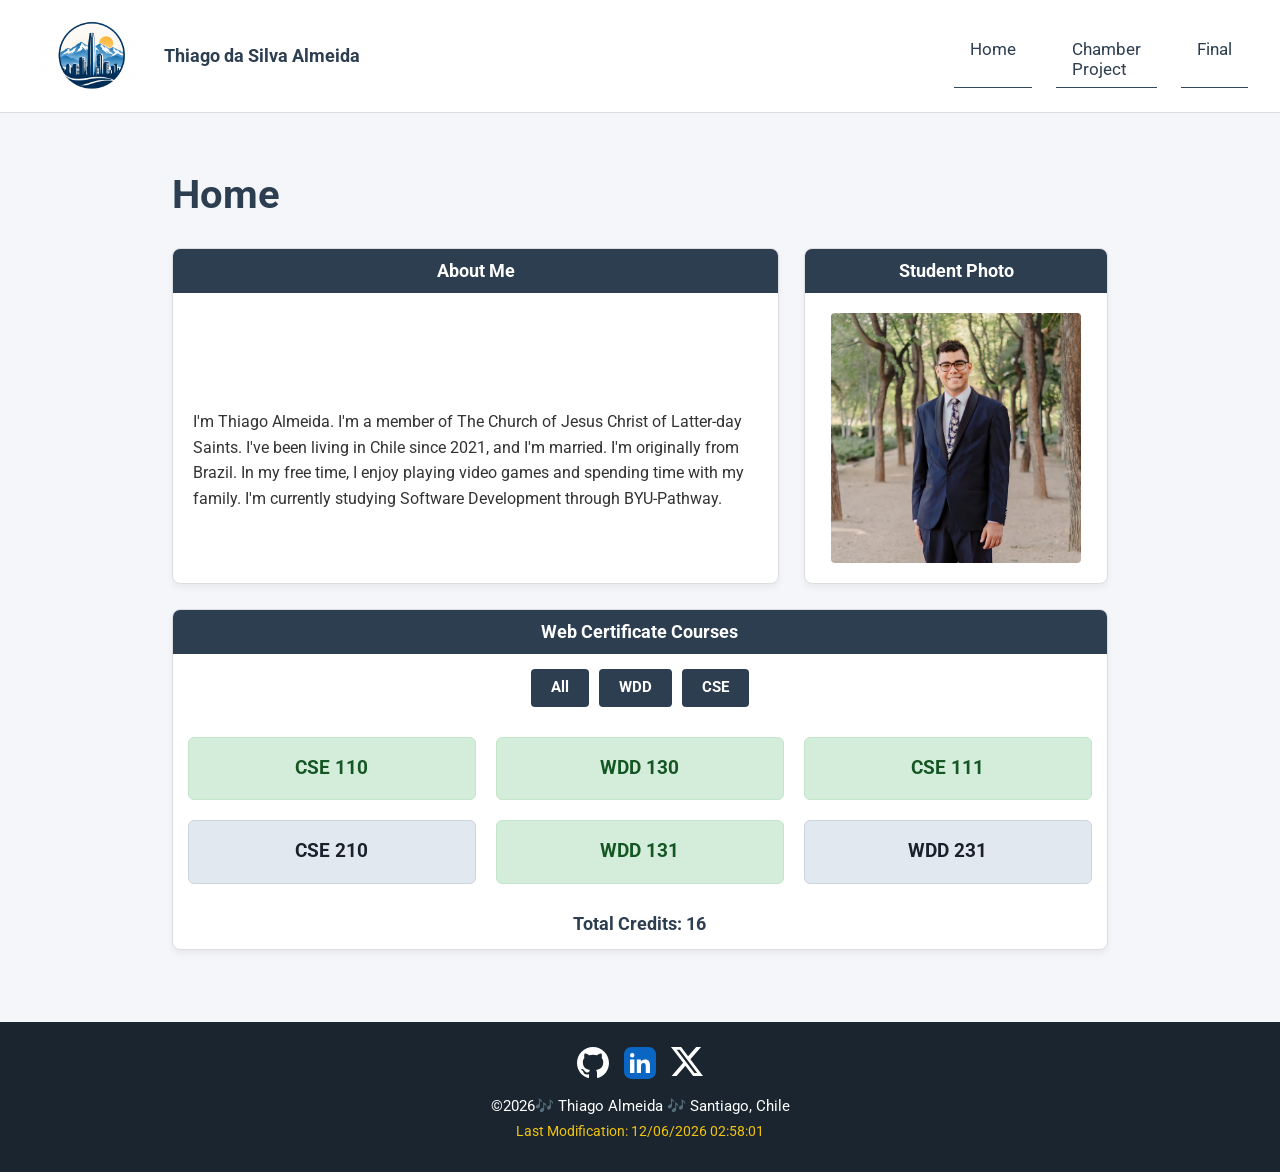
==== index.html @ faece1d3 "week1" ====
<!DOCTYPE html>
<html lang="en">
<head>
    <meta charset="UTF-8">
    <meta name="viewport" content="width=device-width, initial-scale=1.0">
    <title>WDD 231 – Web Frontend Development I – Thiago da Silva Almeida</title>
    <meta name="description"
      content="WDD 231 – Web Frontend Development I | Thiago Almeida, This is my assignment homepage. I use it to practice my web development skills.">
    <meta name="author" content="Thiago da Silva Almeida">
    <link rel="preconnect" href="https://fonts.googleapis.com">
    <link rel="preconnect" href="https://fonts.gstatic.com" crossorigin>
    <link href="https://fonts.googleapis.com/css2?family=Roboto:ital,wght@0,100..900;1,100..900&display=swap" rel="stylesheet">
    <link rel="stylesheet" href="styles/normalize.css">
    <link rel="stylesheet" href="styles/base.css">
    <link rel="stylesheet" href="styles/large-base.css">
    <script src="scripts/getdates.js" defer></script>
    <script src="scripts/courses.js" defer></script>
    <script src="scripts/navigation.js" defer></script>
</head>
<body>
    <header>
        <div class="logo-title-group">
            <div>
                <img src="images/logo_santiago_cordillera.svg" alt="Thiago Almeida Site Logo" width="50" height="50">
                <span>Thiago da Silva Almeida</span>
            </div>
            <button id="menu-toggle" aria-label="Toggle Navigation Menu">☰</button>
        </div>
        <nav>
            <ul class="navigation" id="nav-menu">
                <li><a href="index.html">Home</a></li>
                <li><a href="#">Chamber Project</a></li>
                <li><a href="#">Final</a></li>
            </ul>
        </nav>
    </header>
    <main>
        <h1 class="main-title">Home</h1>
        <section class="card">
            <h2>About Me</h2>
            <div class="about-content">
                <p>I'm Thiago Almeida. I'm a member of The Church of Jesus Christ of Latter-day
                    Saints.
                    I've been living in Chile since 2021, and I'm married. I'm originally from Brazil.
                    In my
                    free time, I enjoy playing video games and spending time with my family. I'm
                    currently
                    studying Software Development through BYU-Pathway.
                </p>
                
            </div>
            </section>
        <section class="card">
            <h2>Student Photo</h2>
            <div class="profile">
                <img src="images/profile.jpg" alt="Thiago Almeida Profile Picture" class="profile-img">
            </div>      
        </section>
        <section class="card">
            <h2>Web Certificate Courses</h2>
            <div class="course-filters">
                <button id="all-courses">All</button>
                <button id="wdd-courses">WDD</button>
                <button id="cse-courses">CSE</button>
            </div>
            <div class="courses-container"></div>
            <p class="credits-total">Total Credits: <span id="total-credits"></span></p>
        </section>
    </main>
    <footer>
        <div class="social-links">
            <a href="https://github.com" target="_blank" aria-label="Visita mi perfil de GitHub">
                <img src="images/github-white-icon.svg" alt="GitHub Logo" width="30" height="30">
            </a>
            <a href="https://linkedin.com" target="_blank" aria-label="Visita mi perfil de LinkedIn">
                <img src="images/linkedin-app-icon.svg" alt="LinkedIn Logo" width="30" height="30">
            </a>
            <a href="https://x.com" target="_blank" aria-label="Visita mi perfil de X">
                <img src="images/x-social-media-white-icon.svg" alt="X Logo" width="30" height="30">
            </a>
        </div>
        <p>&copy;<span id="currentyear"></span>🎶 Thiago Almeida 🎶 Santiago, Chile</p>
        <p id="lastModified"></p>
    </footer>
</body>
</html>
---- styles/base.css ----
:root {
    --primary-color: #2c3e50;
    --secondary-color: #34495e;
    --accent-color: #f1c40f;
    --bg-color: #ffffff;
    --body-bg: #f4f6f9;
    --text-color: #333333;
    --completed-color: #d4edda;
    --completed-text: #155724;
    --completed-border: #c3e6cb;
}

* {
    margin: 0;
    padding: 0;
    box-sizing: border-box;
    font-family: 'Roboto', sans-serif;
}

body {
    background-color: var(--body-bg);
    color: var(--text-color);
}

header {
    background-color: var(--bg-color);
    padding: 0.5rem 1rem;
    border-bottom: 1px solid #ddd; 
}

.logo-title-group {
    display: flex;
    align-items: center;
    justify-content: space-between; 
    width: 100%;
}

.logo-title-group div {
    display: flex;
    align-items: center;
    gap: 0.75rem;
}

header img {
    width: 50px; 
    height: auto;
}

header span {
    font-size: 1.1rem;
    font-weight: bold;
    color: var(--primary-color);
}

#menu-toggle {
    background: #e0e0e0; 
    border: 1px solid #b8b8b8;
    font-size: 1.5rem;
    padding: 5px 12px;
    cursor: pointer;
    color: #000000;
    font-weight: bold;
    border-radius: 4px;
}

.navigation {
    display: none; 
    list-style: none;
    flex-direction: column;
    width: 100%;
    background-color: var(--primary-color); 
    margin-top: 0.5rem;
}

.navigation.open {
    display: flex; 
}

.navigation li {
    width: 100%;
    border-bottom: 1px solid var(--secondary-color); 
}


.navigation a {
    display: block;
    color: #ffffff; 
    padding: 14px;
    text-decoration: none;
    text-align: left; 
    font-size: 1.05rem;
}

.navigation a:hover {
    background-color: var(--secondary-color);
}

main {
    max-width: 1000px;
    margin: 0 auto;
    padding: 1rem;
    display: flex;
    flex-direction: column; 
    gap: 20px;
}

.main-title {
    font-size: 2rem;
    color: var(--primary-color);
    margin-bottom: 5px;
}

.card {
    background-color: #ffffff;
    border: 1px solid #dcdde1;
    border-radius: 8px;
    overflow: hidden;
    box-shadow: 0 4px 6px rgba(0, 0, 0, 0.05);
}

.card h2 {
    background-color: var(--primary-color); 
    color: #ffffff;
    padding: 12px 20px;
    font-size: 1.1rem;
    text-align: center;
}

.about-content {
    padding: 20px;
}

.about-content p {
    line-height: 1.6;
    font-size: 1rem;
}

.profile {
    display: flex;
    justify-content: center;
    padding: 20px;
}

.profile-img {
    width: 100%;
    max-width: 250px; 
    height: auto;
    border-radius: 4px;
    object-fit: cover;
}

.course-filters {
    display: flex;
    justify-content: center;
    gap: 10px;
    padding: 15px;
}

.course-filters button {
    padding: 10px 20px;
    font-size: 0.95rem;
    font-weight: bold;
    background-color: var(--primary-color);
    color: white;
    border: none;
    border-radius: 4px;
    cursor: pointer;
    transition: background-color 0.2s;
}

.course-filters button:hover {
    background-color: var(--secondary-color);
}

.courses-container {
    display: grid;
    grid-template-columns: 1fr; 
    gap: 15px;
    padding: 15px;
}

.course-card {
    background-color: #e2e8f0;
    color: #1a202c;
    border: 1px solid #cbd5e0;
    padding: 20px;
    border-radius: 6px;
    text-align: center;
    font-weight: bold;
}

.course-card.completed {
    background-color: var(--completed-color);
    color: var(--completed-text);
    border: 1px solid var(--completed-border);
}

.credits-total {
    text-align: center;
    font-size: 1.1rem;
    font-weight: bold;
    padding: 15px;
    color: var(--primary-color);
}

footer {
    background-color: #1a252f;
    color: #ffffff;
    text-align: center;
    padding: 25px 10px;
    margin-top: 40px;
}

.social-links {
    display: flex;
    justify-content: center;
    gap: 15px;
    margin-bottom: 15px;
}

.social-links a {
    color: white;
    text-decoration: none;
    font-size: 0.95rem;
}

.social-links a:hover {
    color: var(--accent-color);
    text-decoration: underline;
    transform: scale(1.1);
}

.social-links img {
    width: 32px;
    height: auto;
    transition: transform 0.2s ease;
}

footer p {
    margin-bottom: 8px;
    font-size: 0.95rem;
}

#lastModified {
    color: var(--accent-color); 
    font-size: 0.85rem;
}
---- styles/large-base.css ----
@media (min-width: 768px) {
    
    header {
        display: flex;
        justify-content: space-between;
        align-items: center;
        padding: 1rem 2rem;
    }

    header img {
        width: 120px;
        height: auto;
        transition: width 0.3s ease;
    }

    #menu-toggle {
        display: none;
    }

    .navigation {
        display: flex;
        flex-direction: row;
        position: static;
        width: auto;
        background-color: transparent;
        box-shadow: none;
        padding: 0;
        gap: 1.5rem;
    }

    .navigation a {
        color: var(--primary-color);
        padding: 0.5rem 1rem;
        border-radius: 4px;
        transition: all 0.3s ease;
    }

    .navigation a:hover {
        background-color: var(--primary-color);
        color: #ffffff;
        text-decoration: none;
    }

    main {
        display: grid;
        grid-template-columns: 2fr 1fr;
        gap: 25px;
        padding: 2rem;
    }

    .main-title {
        grid-column: 1 / -1;
        font-size: 2.5rem;
        padding: 0;
    }

    .card:nth-of-type(3) {
        grid-column: 1 / -1;
    }

    .about-content {
        display: flex;
        flex-direction: column;
        justify-content: center;
        height: 100%;
    }

    .courses-container {
        grid-template-columns: repeat(3, 1fr);
        gap: 20px;
    }
}
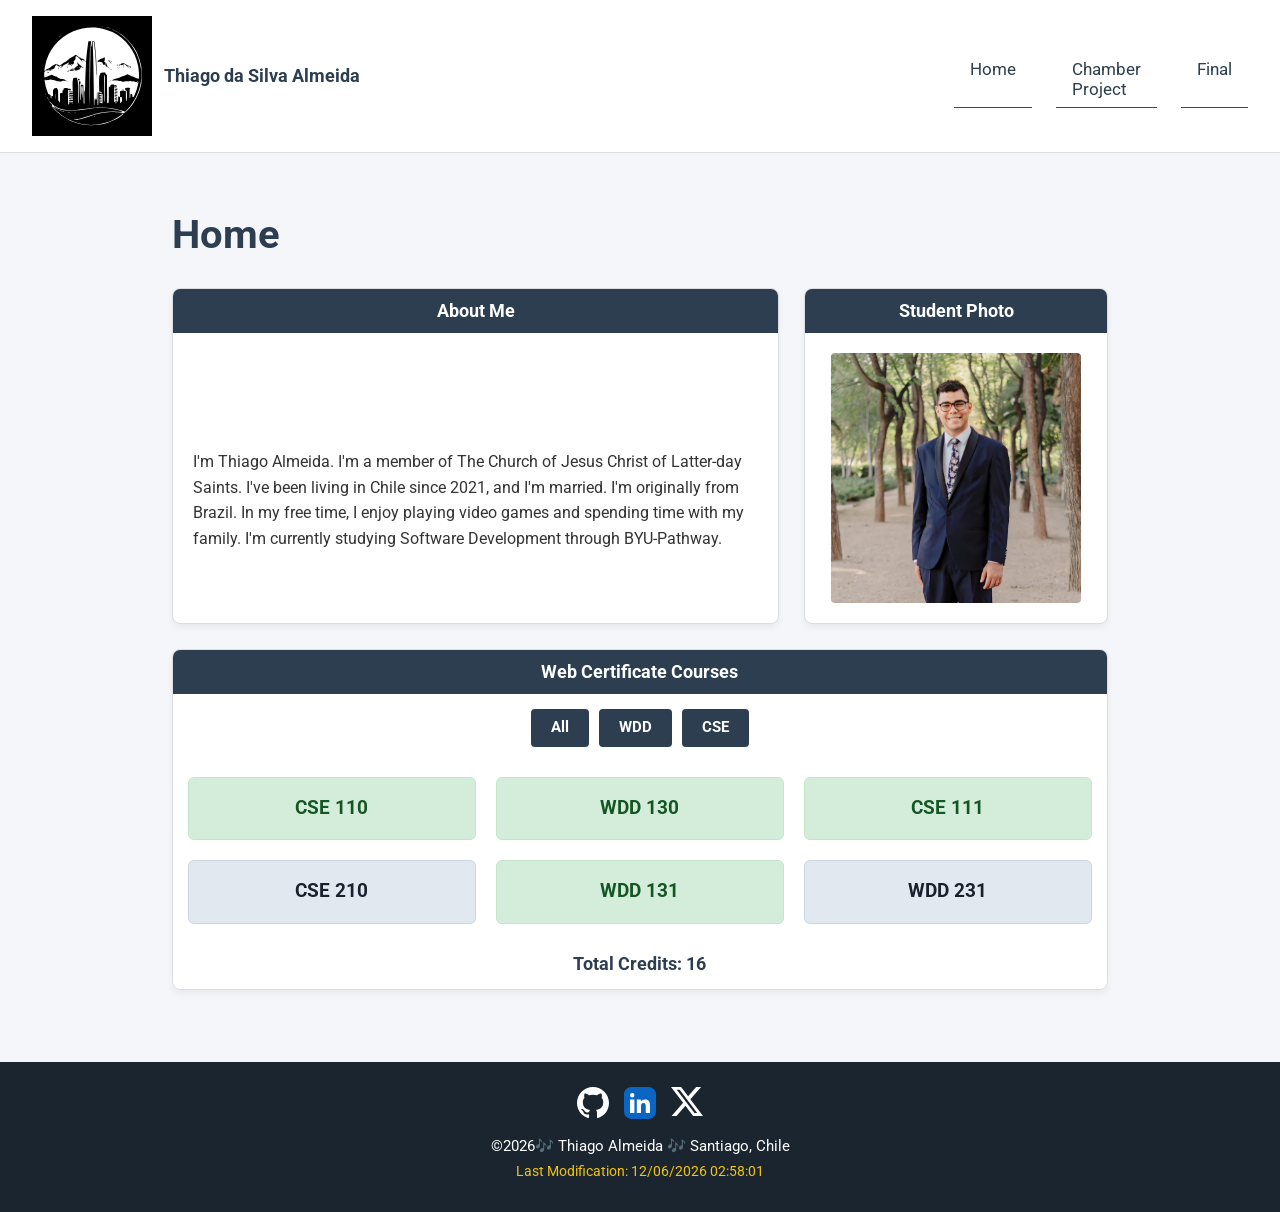
==== commit f39b4ef3: "fix" ====
--- a/index.html
+++ b/index.html
@@ -21,7 +21,7 @@
     <header>
         <div class="logo-title-group">
             <div>
-                <img src="images/logo_santiago_cordillera.svg" alt="Thiago Almeida Site Logo" width="50" height="50">
+                <img src="images/logo.svg" alt="Thiago Almeida Site Logo" width="50" height="50">
                 <span>Thiago da Silva Almeida</span>
             </div>
             <button id="menu-toggle" aria-label="Toggle Navigation Menu">☰</button>
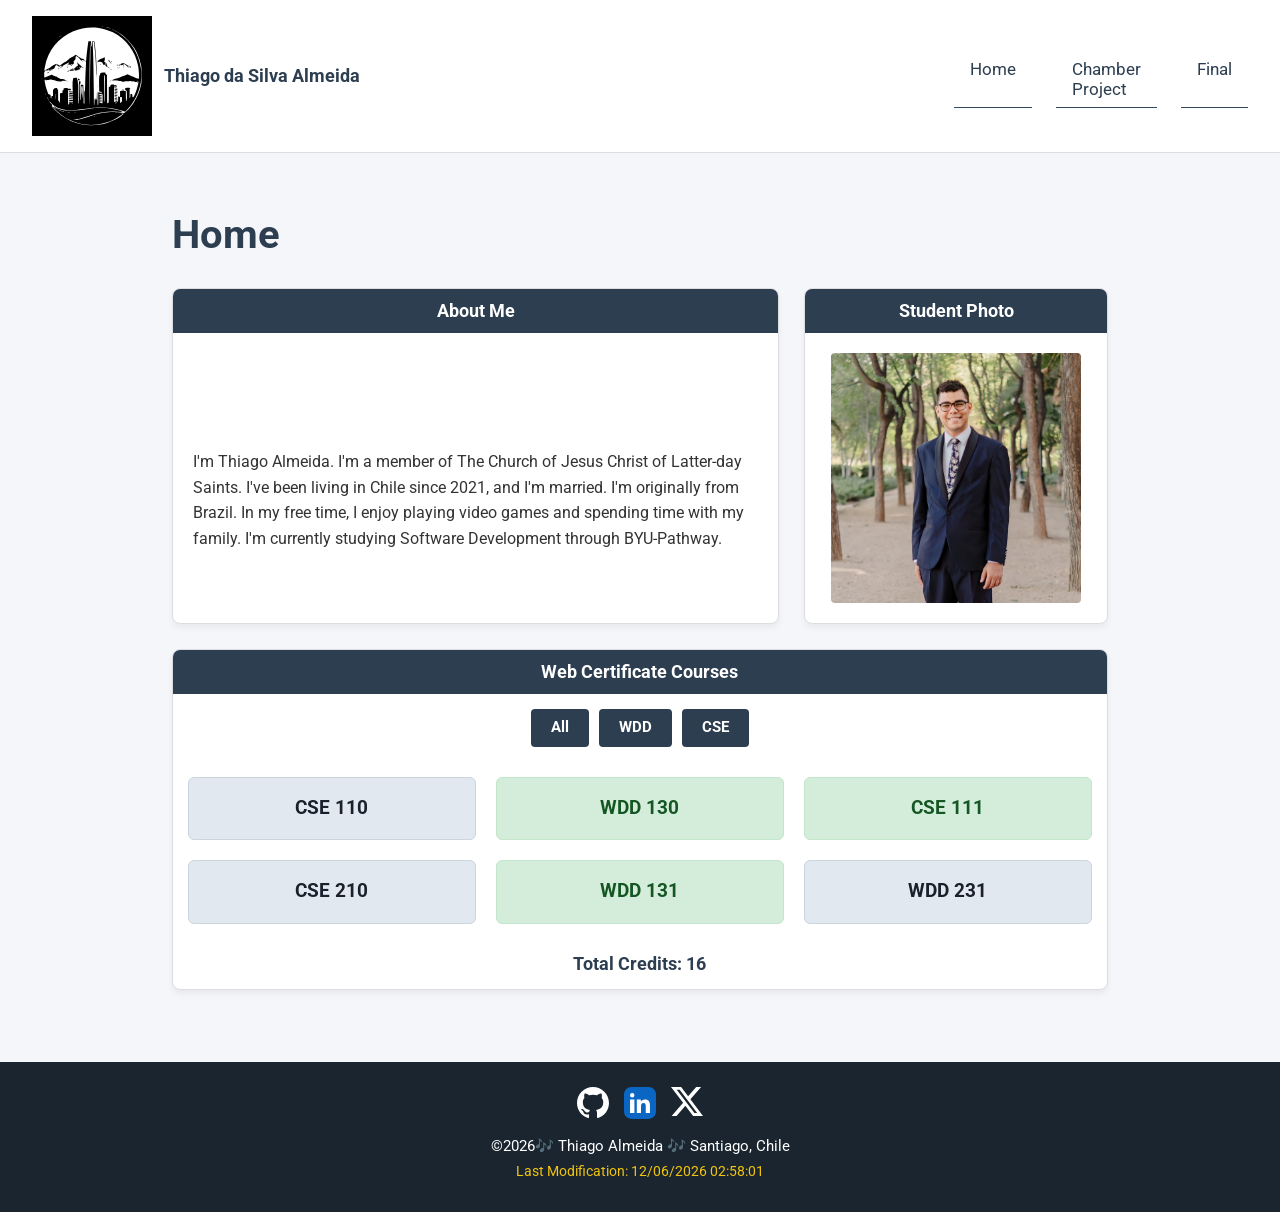
==== commit fe0cd6c1: "week 4" ====
--- a/index.html
+++ b/index.html
@@ -7,12 +7,20 @@
     <meta name="description"
       content="WDD 231 – Web Frontend Development I | Thiago Almeida, This is my assignment homepage. I use it to practice my web development skills.">
     <meta name="author" content="Thiago da Silva Almeida">
+    <meta property="og:title" content="Thiago - Homepage">
+    <meta property="og:description" content="This is my assignment homepage. I use it to practice my web development skills.">
+    <meta property="og:image" content="https://thiagoalmeida001.github.io/wdd231/images/profile.jpg">
+    <meta property="og:url" content="https://thiagoalmeida001.github.io/wdd231/">
+    
     <link rel="preconnect" href="https://fonts.googleapis.com">
     <link rel="preconnect" href="https://fonts.gstatic.com" crossorigin>
     <link href="https://fonts.googleapis.com/css2?family=Roboto:ital,wght@0,100..900;1,100..900&display=swap" rel="stylesheet">
+    
     <link rel="stylesheet" href="styles/normalize.css">
     <link rel="stylesheet" href="styles/base.css">
     <link rel="stylesheet" href="styles/large-base.css">
+    <link rel="icon" href="images/favicon.ico">
+
     <script src="scripts/getdates.js" defer></script>
     <script src="scripts/courses.js" defer></script>
     <script src="scripts/navigation.js" defer></script>
@@ -29,7 +37,7 @@
         <nav>
             <ul class="navigation" id="nav-menu">
                 <li><a href="index.html">Home</a></li>
-                <li><a href="#">Chamber Project</a></li>
+                <li><a href="chamberpage/index.html">Chamber Project</a></li>
                 <li><a href="#">Final</a></li>
             </ul>
         </nav>
@@ -66,16 +74,17 @@
             <div class="courses-container"></div>
             <p class="credits-total">Total Credits: <span id="total-credits"></span></p>
         </section>
+        <dialog id="course-details"></dialog>
     </main>
     <footer>
         <div class="social-links">
-            <a href="https://github.com" target="_blank" aria-label="Visita mi perfil de GitHub">
+            <a href="https://github.com/ThiagoAlmeida001" target="_blank" aria-label="Visita mi perfil de GitHub">
                 <img src="images/github-white-icon.svg" alt="GitHub Logo" width="30" height="30">
             </a>
-            <a href="https://linkedin.com" target="_blank" aria-label="Visita mi perfil de LinkedIn">
+            <a href="https://www.linkedin.com/in/thiagodasilvaalmeida/" target="_blank" aria-label="Visita mi perfil de LinkedIn">
                 <img src="images/linkedin-app-icon.svg" alt="LinkedIn Logo" width="30" height="30">
             </a>
-            <a href="https://x.com" target="_blank" aria-label="Visita mi perfil de X">
+            <a href="https://x.com/Thiagod27889542" target="_blank" aria-label="Visita mi perfil de X">
                 <img src="images/x-social-media-white-icon.svg" alt="X Logo" width="30" height="30">
             </a>
         </div>
--- a/styles/base.css
+++ b/styles/base.css
@@ -187,6 +187,7 @@
     border-radius: 6px;
     text-align: center;
     font-weight: bold;
+    cursor: pointer;
 }
 
 .course-card.completed {
@@ -245,3 +246,48 @@
     color: var(--accent-color); 
     font-size: 0.85rem;
 }
+
+dialog {
+    border: 1px solid rgb(0 0 0 / 50%);
+    margin: auto;
+    border-radius: .25rem;
+    padding: 1.5rem;
+    background-color: #fff;
+    box-shadow: 0 0 10px rgb(0 0 0 / 50%);
+    width: 90%;
+    max-width: 600px;
+}
+
+dialog::backdrop {
+    background-color: rgb(0 0 0 / 50%);
+}
+
+dialog button{
+    position: absolute;
+    top: 15px;
+    right: 15px;
+    padding: .4rem .8rem;
+    cursor: pointer;
+    border: 1px solid rgb(0 0 0 / 10%);
+    background-color: #f4f4f4;
+    border-radius: 4px;
+}
+
+dialog button:hover {
+    background-color: #e0e0e0;
+}
+
+dialog h2 {
+    padding-right: 45px;
+    margin-bottom: 0.25rem;
+}
+
+dialog h3 {
+    margin-bottom: 1rem;
+    color: #555;
+}
+
+dialog p {
+    margin-bottom: 0.6rem;
+    line-height: 1.4;
+}
